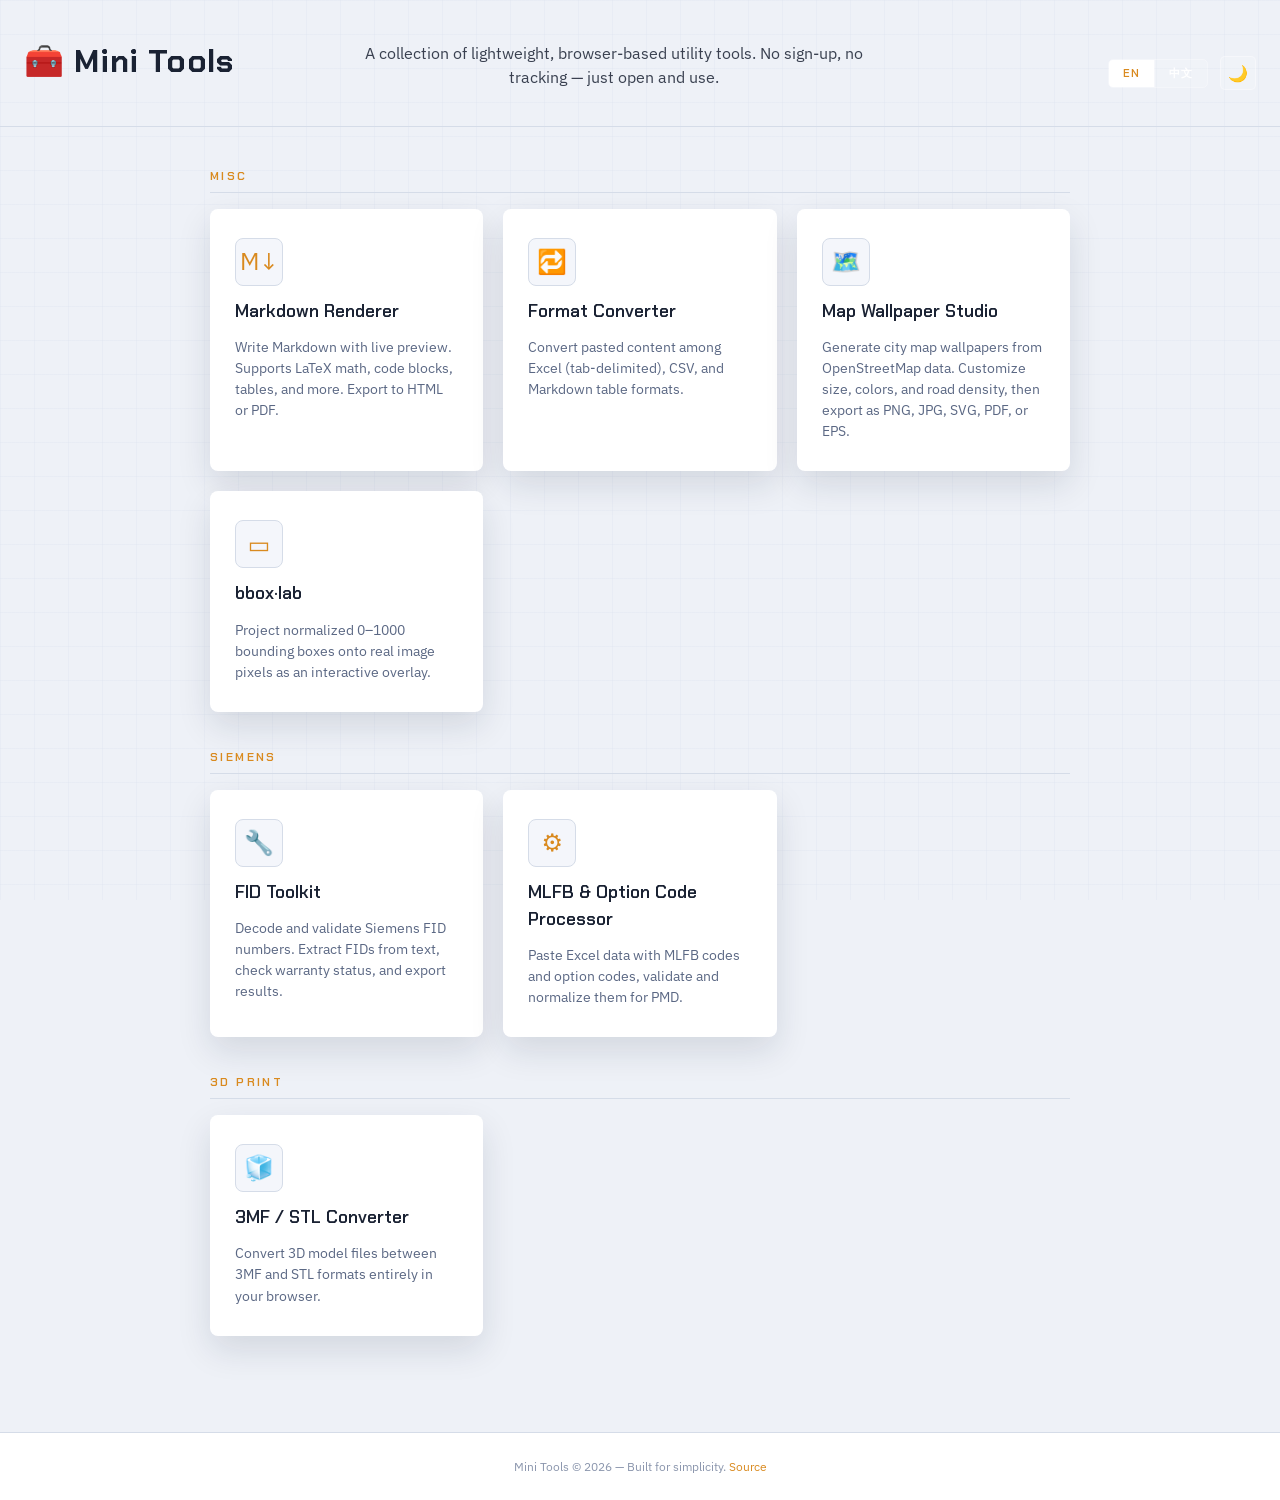
==== index.html @ d239bf3a "Add bbox-tool and unify design system across tools - Add bbox-tool.html (0-1000 coordinate inspector" ====
<!DOCTYPE html>
<html lang="en">
<head>
  <meta charset="UTF-8" />
  <meta name="viewport" content="width=device-width, initial-scale=1.0"/>
  <title>Mini Tools</title>
  <meta name="description" content="A collection of lightweight, browser-based utility tools." />
  <link rel="stylesheet" href="shared/theme.css" />
  <link rel="stylesheet" href="shared/header.css" />
  <style>
    :root {
      --card-border:   transparent;
      --card-hover:   #d98a1f;
      --footer-bg:    #ffffff;
      --footer-border: #d5dce8;
    }

    [data-theme="dark"] {
      --card-border:   #263353;
      --card-hover:   #ffb454;
      --footer-bg:    #121a2c;
      --footer-border: #263353;
    }

    body {
      display: flex;
      flex-direction: column;
    }

    /* ── Index-specific header (centered, larger) ── */
    header {
      padding: 40px 24px 36px;
      text-align: center;
      box-shadow: none;
      border-bottom: 1px solid var(--border);
    }

    .header-actions {
      justify-content: center;
      margin-top: 16px;
      flex-wrap: wrap;
    }

    .switcher-btn { padding: 8px 14px; font-size: 0.85rem; }
    .dark-toggle  { width: 36px; height: 34px; font-size: 1rem; }

    header h1 {
      font-size: 2rem;
      font-weight: 700;
      letter-spacing: 0.02em;
      margin-bottom: 8px;
    }

    header p {
      font-size: 1rem;
      opacity: 0.85;
      max-width: 500px;
      margin: 0 auto;
      line-height: 1.5;
    }

    /* ── Header ──────────────────────────────────────────────── */
    header {
      background: transparent;
      color: var(--text-primary);
      padding: 40px 24px 36px;
      text-align: center;
      box-shadow: none;
    }

    .header-actions {
      display: flex;
      justify-content: center;
      align-items: center;
      gap: 12px;
      margin-top: 16px;
      flex-wrap: wrap;
    }

    .switcher {
      display: flex;
      border-radius: 5px;
      overflow: hidden;
      border: 1px solid var(--switcher-bdr);
    }

    .switcher-btn {
      padding: 8px 14px;
      border: none;
      background: var(--switcher-bg);
      color: var(--switcher-text);
      font-family: "Chakra Petch", sans-serif;
      font-size: 11px;
      font-weight: 600;
      letter-spacing: 0.1em;
      text-transform: uppercase;
      cursor: pointer;
      transition: background 0.2s, color 0.2s;
      line-height: 1;
    }

    .switcher-btn + .switcher-btn {
      border-left: 1px solid var(--switcher-bdr);
    }

    .switcher-btn.active {
      background: var(--switcher-act-bg);
      color: var(--switcher-act-txt);
    }

    .switcher-btn:hover:not(.active) {
      background: var(--switcher-hover);
    }

    .dark-toggle {
      width: 36px;
      height: 34px;
      border-radius: 5px;
      border: 1px solid var(--switcher-bdr);
      background: var(--switcher-bg);
      color: var(--switcher-text);
      font-size: 1rem;
      cursor: pointer;
      display: flex;
      align-items: center;
      justify-content: center;
      transition: background 0.2s;
    }

    .dark-toggle:hover { background: var(--switcher-hover); }

    header h1 {
      font-family: "Chakra Petch", sans-serif;
      font-size: 2rem;
      font-weight: 700;
      letter-spacing: 0.02em;
      margin-bottom: 8px;
    }

    header p {
      font-family: "IBM Plex Sans", sans-serif;
      font-size: 1rem;
      opacity: 0.85;
      max-width: 500px;
      margin: 0 auto;
      line-height: 1.5;
    }

    /* ── Tool Grid ───────────────────────────────────────────── */
    .tools-section {
      position: relative;
      z-index: 1;
      flex: 1;
      max-width: 900px;
      width: 100%;
      margin: 0 auto;
      padding: 40px 20px 60px;
    }

    .tools-section h2 {
      font-family: "Chakra Petch", sans-serif;
      font-size: 12px;
      text-transform: uppercase;
      letter-spacing: 0.2em;
      color: var(--text-faint);
      margin-bottom: 24px;
      font-weight: 600;
    }

    .tool-grid {
      display: grid;
      grid-template-columns: repeat(auto-fill, minmax(250px, 1fr));
      gap: 20px;
    }

    .tool-group { margin-bottom: 36px; }

    .group-heading {
      font-family: "Chakra Petch", sans-serif;
      font-size: 12px;
      text-transform: uppercase;
      letter-spacing: 0.2em;
      color: var(--accent);
      margin-bottom: 16px;
      font-weight: 600;
      padding-bottom: 6px;
      border-bottom: 1px solid var(--border);
    }

    .tool-card {
      background: var(--surface);
      border: 1px solid var(--card-border);
      border-radius: 8px;
      padding: 28px 24px;
      text-decoration: none;
      color: inherit;
      box-shadow: 0 14px 34px var(--shadow);
      transition: all 0.25s ease;
      display: flex;
      flex-direction: column;
      gap: 12px;
    }

    .tool-card:hover {
      transform: translateY(-4px);
      box-shadow: 0 8px 24px var(--shadow);
      border-color: var(--card-hover);
    }

    .tool-icon {
      width: 48px;
      height: 48px;
      border-radius: 8px;
      display: flex;
      align-items: center;
      justify-content: center;
      font-size: 1.5rem;
      flex-shrink: 0;
      background: var(--surface-alt);
      border: 1px solid var(--border);
    }

    .tool-card h3 {
      font-family: "Chakra Petch", sans-serif;
      font-size: 1.1rem;
      font-weight: 600;
      color: var(--text-primary);
    }

    .tool-card p {
      font-size: 0.88rem;
      color: var(--text-muted);
      line-height: 1.5;
    }

    .tool-card.markdown .tool-icon { background: var(--surface-alt); color: var(--accent); }

    /* ── Footer ──────────────────────────────────────────────── */
    footer {
      text-align: center;
      padding: 24px 16px;
      font-size: 0.78rem;
      color: var(--text-faint);
      border-top: 1px solid var(--footer-border);
      background: var(--footer-bg);
      transition: background 0.3s, color 0.3s;
    }

    footer a { color: var(--accent); text-decoration: none; }
    footer a:hover { text-decoration: underline; }

    /* ── Mobile ──────────────────────────────────────────────── */
    @media (max-width: 600px) {
      header { padding: 28px 16px 24px; }
      header h1 { font-size: 1.5rem; }
      header p { font-size: 0.9rem; }
      .tools-section { padding: 28px 14px 40px; }
      .tool-grid { grid-template-columns: 1fr; gap: 14px; }
      .tool-card { padding: 20px 18px; }
    }
  </style>
</head>
<body>

<header>
  <h1 id="page-title">🧰 Mini Tools</h1>
  <p id="page-intro">A collection of lightweight, browser-based utility tools. No sign-up, no tracking — just open and use.</p>
  <div class="header-actions">
    <div class="switcher">
      <button class="switcher-btn" id="btn-en" onclick="setLang('en')">EN</button>
      <button class="switcher-btn" id="btn-zh" onclick="setLang('zh')">中文</button>
    </div>
    <button class="dark-toggle" id="darkToggle" onclick="toggleDark()" title="Toggle dark mode">🌙</button>
  </div>
</header>

<main class="tools-section">

  <div class="tool-group">
    <h3 class="group-heading" id="group-misc">Misc</h3>
    <div class="tool-grid" id="grid-misc"></div>
  </div>

  <div class="tool-group">
    <h3 class="group-heading" id="group-siemens">Siemens</h3>
    <div class="tool-grid" id="grid-siemens"></div>
  </div>

  <div class="tool-group">
    <h3 class="group-heading" id="group-3d">3D PRINT</h3>
    <div class="tool-grid" id="grid-3d"></div>
  </div>
</main>

<footer>
  <p><span id="footer-text">Mini Tools &copy; 2026 &mdash; Built for simplicity.</span> <a id="footer-source" href="https://github.com">Source</a></p>
</footer>

<script src="shared/header.js"></script>
<script>
  // ══════════════════════════════════════════════════
  // i18n (dark mode handled by shared/header.js)
  // ══════════════════════════════════════════════════
  const TRANSLATIONS = {
    en: {
      metaDescription: 'A collection of lightweight, browser-based utility tools.',
      pageTitle: '🧰 Mini Tools',
      pageIntro: 'A collection of lightweight, browser-based utility tools. No sign-up, no tracking — just open and use.',
      groupSiemens: 'Siemens',
      group3d: '3D PRINT',
      groupMisc: 'Misc',
      markdownTitle: 'Markdown Renderer',
      markdownDesc: 'Write Markdown with live preview. Supports LaTeX math, code blocks, tables, and more. Export to HTML or PDF.',
      warrantyTitle: 'FID Toolkit',
      warrantyDesc: 'Decode and validate Siemens FID numbers. Extract FIDs from text, check warranty status, and export results.',
      formatTitle: 'Format Converter',
      formatDesc: 'Convert pasted content among Excel (tab-delimited), CSV, and Markdown table formats.',
      mapTitle: 'Map Wallpaper Studio',
      mapDesc: 'Generate city map wallpapers from OpenStreetMap data. Customize size, colors, and road density, then export as PNG, JPG, SVG, PDF, or EPS.',
      converter3dTitle: '3MF / STL Converter',
      converter3dDesc: 'Convert 3D model files between 3MF and STL formats entirely in your browser.',
      mlfbTitle: 'MLFB & Option Code Processor',
      mlfbDesc: 'Paste Excel data with MLFB codes and option codes, validate and normalize them for PMD.',
      bboxTitle: 'bbox·lab',
      bboxDesc: 'Project normalized 0–1000 bounding boxes onto real image pixels as an interactive overlay.',
      footerText: 'Mini Tools © 2026 — Built for simplicity.',
      footerSource: 'Source',
    },
    zh: {
      metaDescription: '一组轻量级、基于浏览器的实用工具集合。',
      pageTitle: '🧰 迷你工具箱',
      pageIntro: '一组轻量级、基于浏览器的实用工具集合。无需注册、无需跟踪 —— 直接打开即可使用。',
      groupSiemens: '西门子',
      group3d: '3D 打印',
      groupMisc: '其他',
      markdownTitle: 'Markdown 渲染器',
      markdownDesc: '使用实时预览编写 Markdown。支持 LaTeX 数学公式、代码块、表格等内容。可导出为 HTML 或 PDF。',
      warrantyTitle: 'FID 工具包',
      warrantyDesc: '解码并验证 Siemens FID 编号。从文本中提取 FID，检查保修状态，并导出结果。',
      formatTitle: '格式转换器',
      formatDesc: '在 Excel（制表符分隔）、CSV 和 Markdown 表格格式之间转换粘贴的内容。',
      mapTitle: '地图壁纸工作室',
      mapDesc: '从 OpenStreetMap 数据生成城市地图壁纸。自定义尺寸、颜色和道路密度，导出为 PNG、JPG、SVG、PDF 或 EPS。',
      converter3dTitle: '3MF / STL 转换器',
      converter3dDesc: '在浏览器中完全转换 3MF 和 STL 格式的 3D 模型文件。',
      mlfbTitle: 'MLFB 与选型代码处理器',
      mlfbDesc: '粘贴包含 MLFB 编码和选型代码的 Excel 数据，验证并规范化为 PMD 格式。',
      bboxTitle: 'bbox·lab',
      bboxDesc: '将归一化的 0–1000 边界框投影到真实图像像素上，作为交互式叠加层。',
      footerText: 'Mini Tools © 2026 — 以简洁为核心。',
      footerSource: '源码',
    }
  };

  function pageApplyTranslations() {
    document.title = currentLang === 'zh' ? '迷你工具箱' : 'Mini Tools';

    const metaDescription = document.querySelector('meta[name="description"]');
    if (metaDescription) {
      metaDescription.setAttribute('content', t('metaDescription'));
    }

    const setText = (id, key) => {
      const el = document.getElementById(id);
      if (el) el.textContent = t(key);
    };

    setText('page-title', 'pageTitle');
    setText('page-intro', 'pageIntro');
    setText('group-siemens', 'groupSiemens');
    setText('group-3d', 'group3d');
    setText('group-misc', 'groupMisc');
    setText('markdown-title', 'markdownTitle');
    setText('markdown-desc', 'markdownDesc');
    setText('warranty-title', 'warrantyTitle');
    setText('warranty-desc', 'warrantyDesc');
    setText('format-title', 'formatTitle');
    setText('format-desc', 'formatDesc');
    setText('map-title', 'mapTitle');
    setText('map-desc', 'mapDesc');
    setText('converter3d-title', 'converter3dTitle');
    setText('converter3d-desc', 'converter3dDesc');
    setText('mlfb-title', 'mlfbTitle');
    setText('mlfb-desc', 'mlfbDesc');
    setText('bbox-title', 'bboxTitle');
    setText('bbox-desc', 'bboxDesc');
    setText('footer-text', 'footerText');
    setText('footer-source', 'footerSource');
  }

  // ══════════════════════════════════════════════════
  // TOOL CARDS — Rendering
  // ══════════════════════════════════════════════════
  const TOOL_CARDS = [
    { href: 'warranty-tool.html',     icon: '🔧',   id: 'warranty', group: 'siemens', titleKey: 'warrantyTitle', descKey: 'warrantyDesc' },
    { href: 'mlfb-option-code-processor.html', icon: '⚙️', id: 'mlfb', group: 'siemens', titleKey: 'mlfbTitle', descKey: 'mlfbDesc' },
    { href: 'markdown-renderer.html', icon: 'M↓',   id: 'markdown', group: 'misc', titleKey: 'markdownTitle', descKey: 'markdownDesc' },
    { href: 'format-converter.html',  icon: '🔁',   id: 'format',   group: 'misc', titleKey: 'formatTitle',   descKey: 'formatDesc', },
    { href: 'city-map-wallpaper.html', icon: '🗺️',   id: 'map',      group: 'misc', titleKey: 'mapTitle',      descKey: 'mapDesc' },
    { href: '3mf-stl-converter.html', icon: '🧊',   id: 'converter3d', group: '3d', titleKey: 'converter3dTitle', descKey: 'converter3dDesc' },
    { href: 'bbox-tool.html',         icon: '▭',   id: 'bbox',       group: 'misc', titleKey: 'bboxTitle',      descKey: 'bboxDesc' },
  ];

  function renderCards() {
    const gridSiemens = document.getElementById('grid-siemens');
    const grid3d      = document.getElementById('grid-3d');
    const gridMisc    = document.getElementById('grid-misc');
    gridSiemens.innerHTML = '';
    grid3d.innerHTML = '';
    gridMisc.innerHTML = '';

    TOOL_CARDS.forEach(card => {
      const a = document.createElement('a');
      a.href = card.href;
      a.className = 'tool-card markdown';
      a.innerHTML = `
        <div class="tool-icon">${card.icon}</div>
        <h3 id="${card.id}-title">${t(card.titleKey)}</h3>
        <p id="${card.id}-desc">${t(card.descKey)}</p>
      `;

      const targetGrid = card.group === 'siemens' ? gridSiemens
                      : card.group === '3d' ? grid3d
                      : gridMisc;
      targetGrid.appendChild(a);
    });

    // Re-apply translations for the new elements
    applyTranslations();
  }

  document.addEventListener('DOMContentLoaded', () => {
    renderCards();
  });
</script>

</body>
</html>
---- shared/theme.css ----
/* ══════════════════════════════════════════════════
   MiniTools — Shared Theme
   Centralized light/dark CSS custom properties used
   by all tools. Edit here to change the global theme.

   Design language: bbox·lab (dark navy + amber/cyan)
   Fonts: Chakra Petch (headings), IBM Plex Mono (data),
          IBM Plex Sans (body) — loaded via header.js.
   ══════════════════════════════════════════════════ */

/* ── Light (default) ─────────────────────────────── */
:root {
  --bg:            #eef1f7;
  --surface:       #ffffff;
  --surface-alt:   #f4f6fb;
  --border:        #d5dce8;
  --text-primary:  #1a2233;
  --text-muted:    #5b6884;
  --text-faint:    #8b96ad;
  --accent:        #d98a1f;
  --accent-dark:   #b06f12;
  --accent-light:  #fbe9d0;
  --shadow:        rgba(20,30,60,0.12);

  /* rich gradients */
  --grad-accent:   linear-gradient(135deg, #ffb454 0%, #e08a2e 50%, #d98a1f 100%);
  --grad-surface:  linear-gradient(160deg, #ffffff 0%, #eef1f7 100%);
  --grad-icon:     linear-gradient(135deg, #fbe9d0 0%, #f6e3c8 100%);

  /* lang/dark switcher */
  --switcher-bg:      rgba(255,255,255,0.16);
  --switcher-text:    #ffffff;
  --switcher-bdr:     rgba(255,255,255,0.35);
  --switcher-hover:   rgba(255,255,255,0.24);
  --switcher-act-bg:  #ffffff;
  --switcher-act-txt: #d98a1f;
}

/* ── Dark mode overrides (bbox·lab palette) ──────── */
[data-theme="dark"] {
  --bg:            #0c111d;
  --surface:       #121a2c;
  --surface-alt:   #0b101d;
  --border:        #263353;
  --text-primary:  #e8ecf6;
  --text-muted:    #8b96ad;
  --text-faint:    #5b6884;
  --accent:        #ffb454;
  --accent-dark:   #e09a3f;
  --accent-light:  #263353;
  --shadow:        rgba(2,6,16,0.45);

  /* rich gradients */
  --grad-accent:   linear-gradient(135deg, #ffb454 0%, #ff9d3f 50%, #ff7ab8 100%);
  --grad-surface:  linear-gradient(160deg, #121a2c 0%, #0c111d 100%);
  --grad-icon:     linear-gradient(135deg, #263353 0%, #1c2740 100%);

  --switcher-bg:      rgba(255,255,255,0.10);
  --switcher-text:    #e8ecf6;
  --switcher-bdr:     rgba(255,255,255,0.25);
  --switcher-hover:   rgba(255,255,255,0.18);
  --switcher-act-bg:  #ffb454;
  --switcher-act-txt: #0c111d;
}

/* ── Base ───────────────────────────────────────── */
* { box-sizing: border-box; margin: 0; padding: 0; }

body {
  font-family: "IBM Plex Sans", system-ui, sans-serif;
  font-size: 14.5px;
  line-height: 1.55;
  background: var(--bg);
  color: var(--text-primary);
  min-height: 100vh;
  transition: background 0.3s, color 0.3s;
}

/* measurement grid + radial glow + slow light sweep */
body::before {
  content: ""; position: fixed; inset: 0; pointer-events: none; z-index: 0;
  background:
    linear-gradient(rgba(140,160,210,.05) 1px, transparent 1px),
    linear-gradient(90deg, rgba(140,160,210,.05) 1px, transparent 1px);
  background-size: 34px 34px;
}
body::after {
  content: ""; position: fixed; inset: 0; pointer-events: none; z-index: 0;
  background: linear-gradient(105deg, transparent 44%, rgba(130,170,255,.045) 50%, transparent 56%) 0 0/300% 100% no-repeat;
  animation: drift 16s linear infinite;
}
@keyframes drift { from { background-position: 130% 0; } to { background-position: -70% 0; } }

::selection { background: var(--accent); color: #181004; }

@media (prefers-reduced-motion: reduce) {
  *, *::before, *::after { animation: none !important; transition: none !important; }
}
---- shared/header.css ----
/* ══════════════════════════════════════════════════
   MiniTools — Shared Header
   Unified header + language/dark switcher styles used
   by all tool pages. Edit here to change the header.

   Design language: bbox·lab masthead (dark navy,
   Chakra Petch, amber accents, ruler underline).
   ══════════════════════════════════════════════════ */

header {
  position: relative;
  z-index: 1;
  background: transparent;
  color: var(--text-primary);
  padding: 18px 24px 15px;
  display: flex;
  align-items: center;
  gap: 16px;
  max-width: 1440px;
  margin: 0 auto;
  width: 100%;
}

header a {
  color: inherit;
  text-decoration: none;
  display: flex;
  align-items: center;
  gap: 14px;
}

header h1 {
  font-family: "Chakra Petch", sans-serif;
  font-size: 25px;
  font-weight: 700;
  line-height: 1;
  letter-spacing: 0.02em;
  margin: 0;
}

header h1 span {
  font-family: "IBM Plex Mono", monospace;
  font-size: 11.5px;
  font-weight: 400;
  color: var(--text-faint);
  margin-left: 4px;
  letter-spacing: 0;
}

.header-actions {
  margin-left: auto;
  display: flex;
  gap: 9px;
  align-items: center;
}

.switcher {
  display: flex;
  border-radius: 5px;
  overflow: hidden;
  border: 1px solid var(--switcher-bdr);
}

.switcher-btn {
  padding: 8px 14px;
  border: none;
  background: var(--switcher-bg);
  color: var(--switcher-text);
  font-family: "Chakra Petch", sans-serif;
  font-size: 11px;
  font-weight: 600;
  letter-spacing: 0.1em;
  text-transform: uppercase;
  cursor: pointer;
  transition: background 0.2s, color 0.2s;
  line-height: 1;
}

.switcher-btn + .switcher-btn { border-left: 1px solid var(--switcher-bdr); }
.switcher-btn.active { background: var(--switcher-act-bg); color: var(--switcher-act-txt); }
.switcher-btn:hover:not(.active) { background: var(--switcher-hover); }

.dark-toggle {
  width: 34px;
  height: 32px;
  border-radius: 5px;
  border: 1px solid var(--switcher-bdr);
  background: var(--switcher-bg);
  color: var(--switcher-text);
  font-size: 0.9rem;
  cursor: pointer;
  display: flex;
  align-items: center;
  justify-content: center;
  transition: background 0.2s;
}

.dark-toggle:hover { background: var(--switcher-hover); }

/* ── Responsive ─────────────────────────────────── */
@media (max-width: 480px) {
  header { padding: 14px 16px 12px; }
  header h1 { font-size: 20px; }
  .switcher-btn { padding: 7px 9px; font-size: 10px; }
  .dark-toggle  { width: 30px; height: 29px; font-size: 0.85rem; }
}
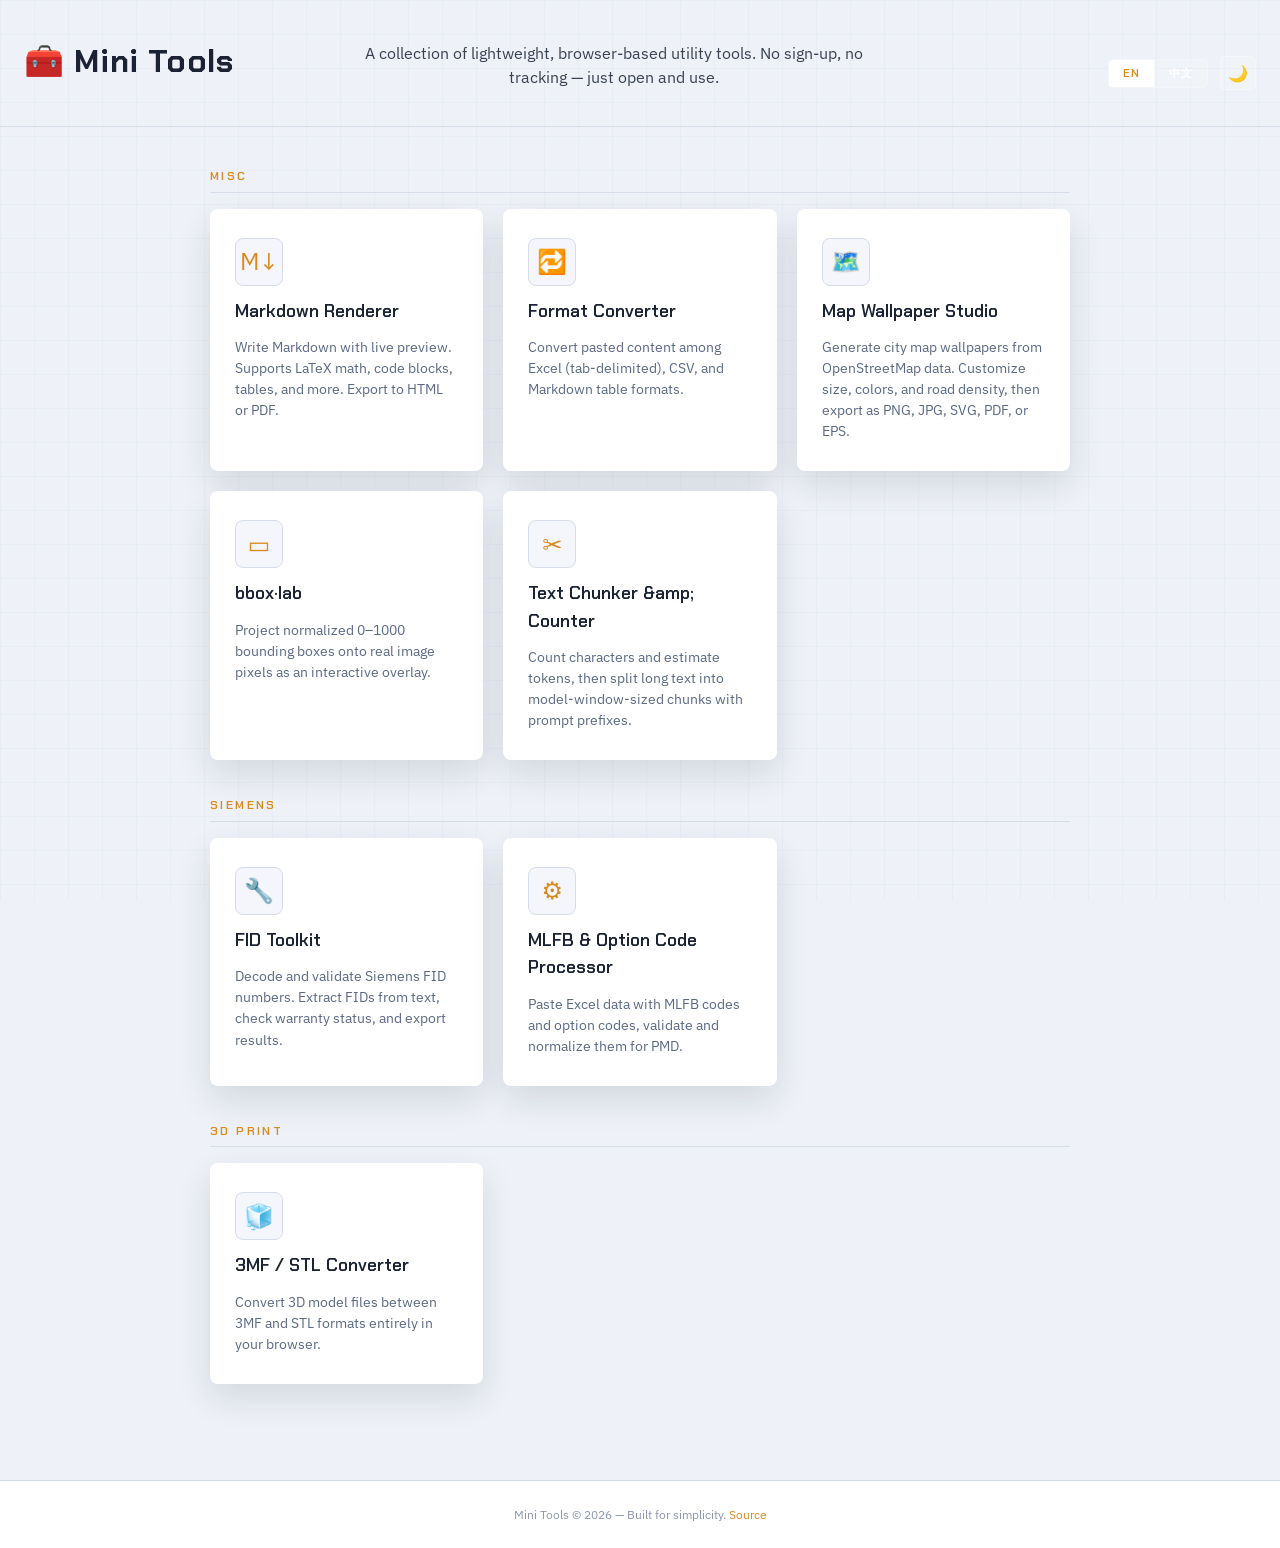
==== commit 25e286a8: "Add Text Chunker & Counter tool - New text-chunker.html: counts chars, estimates tokens, splits long" ====
--- a/index.html
+++ b/index.html
@@ -323,6 +323,8 @@
       mlfbDesc: 'Paste Excel data with MLFB codes and option codes, validate and normalize them for PMD.',
       bboxTitle: 'bbox·lab',
       bboxDesc: 'Project normalized 0–1000 bounding boxes onto real image pixels as an interactive overlay.',
+      chunkerTitle: 'Text Chunker &amp; Counter',
+      chunkerDesc: 'Count characters and estimate tokens, then split long text into model-window-sized chunks with prompt prefixes.',
       footerText: 'Mini Tools © 2026 — Built for simplicity.',
       footerSource: 'Source',
     },
@@ -347,6 +349,8 @@
       mlfbDesc: '粘贴包含 MLFB 编码和选型代码的 Excel 数据，验证并规范化为 PMD 格式。',
       bboxTitle: 'bbox·lab',
       bboxDesc: '将归一化的 0–1000 边界框投影到真实图像像素上，作为交互式叠加层。',
+      chunkerTitle: '长文本分段与 Token 预估器',
+      chunkerDesc: '统计字符数并估算 Token，然后在自然段落边界处将长文本按模型窗口大小切分，并自动添加 Prompt 前缀。',
       footerText: 'Mini Tools © 2026 — 以简洁为核心。',
       footerSource: '源码',
     }
@@ -384,6 +388,8 @@
     setText('mlfb-desc', 'mlfbDesc');
     setText('bbox-title', 'bboxTitle');
     setText('bbox-desc', 'bboxDesc');
+    setText('chunker-title', 'chunkerTitle');
+    setText('chunker-desc', 'chunkerDesc');
     setText('footer-text', 'footerText');
     setText('footer-source', 'footerSource');
   }
@@ -399,6 +405,7 @@
     { href: 'city-map-wallpaper.html', icon: '🗺️',   id: 'map',      group: 'misc', titleKey: 'mapTitle',      descKey: 'mapDesc' },
     { href: '3mf-stl-converter.html', icon: '🧊',   id: 'converter3d', group: '3d', titleKey: 'converter3dTitle', descKey: 'converter3dDesc' },
     { href: 'bbox-tool.html',         icon: '▭',   id: 'bbox',       group: 'misc', titleKey: 'bboxTitle',      descKey: 'bboxDesc' },
+    { href: 'text-chunker.html',      icon: '✂️',   id: 'chunker',    group: 'misc', titleKey: 'chunkerTitle',   descKey: 'chunkerDesc' },
   ];
 
   function renderCards() {
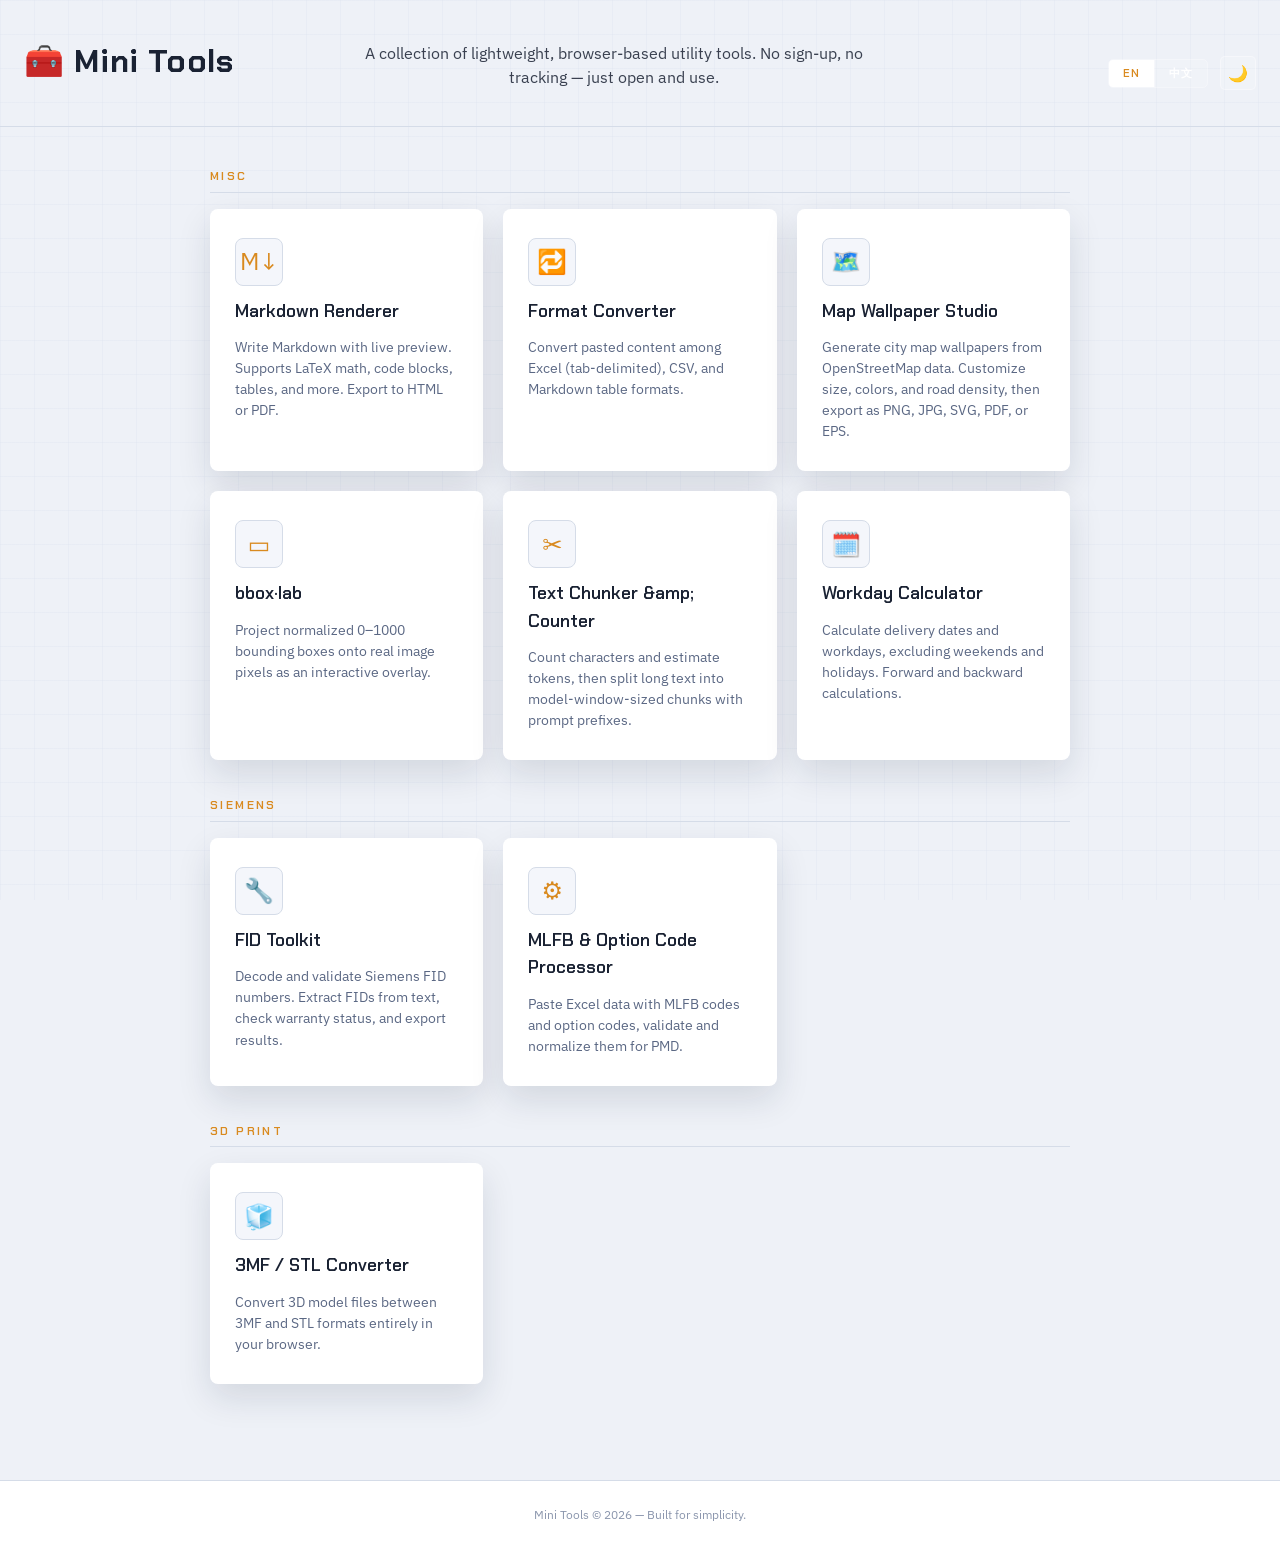
==== commit 37522966: "feat: add Workday Calculator for calculating delivery dates and workdays, including holiday support" ====
--- a/index.html
+++ b/index.html
@@ -293,7 +293,7 @@
 </main>
 
 <footer>
-  <p><span id="footer-text">Mini Tools &copy; 2026 &mdash; Built for simplicity.</span> <a id="footer-source" href="https://github.com">Source</a></p>
+  <p><span id="footer-text">Mini Tools &copy; 2026 &mdash; Built for simplicity.</span></p>
 </footer>
 
 <script src="shared/header.js"></script>
@@ -325,8 +325,9 @@
       bboxDesc: 'Project normalized 0–1000 bounding boxes onto real image pixels as an interactive overlay.',
       chunkerTitle: 'Text Chunker &amp; Counter',
       chunkerDesc: 'Count characters and estimate tokens, then split long text into model-window-sized chunks with prompt prefixes.',
+      workdayTitle: 'Workday Calculator',
+      workdayDesc: 'Calculate delivery dates and workdays, excluding weekends and holidays. Forward and backward calculations.',
       footerText: 'Mini Tools © 2026 — Built for simplicity.',
-      footerSource: 'Source',
     },
     zh: {
       metaDescription: '一组轻量级、基于浏览器的实用工具集合。',
@@ -351,8 +352,9 @@
       bboxDesc: '将归一化的 0–1000 边界框投影到真实图像像素上，作为交互式叠加层。',
       chunkerTitle: '长文本分段与 Token 预估器',
       chunkerDesc: '统计字符数并估算 Token，然后在自然段落边界处将长文本按模型窗口大小切分，并自动添加 Prompt 前缀。',
+      workdayTitle: '工作日 / 交货期计算器',
+      workdayDesc: '计算交货日期和工作日，排除周末和节假日。支持正向与反向推算。',
       footerText: 'Mini Tools © 2026 — 以简洁为核心。',
-      footerSource: '源码',
     }
   };
 
@@ -390,8 +392,9 @@
     setText('bbox-desc', 'bboxDesc');
     setText('chunker-title', 'chunkerTitle');
     setText('chunker-desc', 'chunkerDesc');
+    setText('workday-title', 'workdayTitle');
+    setText('workday-desc', 'workdayDesc');
     setText('footer-text', 'footerText');
-    setText('footer-source', 'footerSource');
   }
 
   // ══════════════════════════════════════════════════
@@ -406,6 +409,7 @@
     { href: '3mf-stl-converter.html', icon: '🧊',   id: 'converter3d', group: '3d', titleKey: 'converter3dTitle', descKey: 'converter3dDesc' },
     { href: 'bbox-tool.html',         icon: '▭',   id: 'bbox',       group: 'misc', titleKey: 'bboxTitle',      descKey: 'bboxDesc' },
     { href: 'text-chunker.html',      icon: '✂️',   id: 'chunker',    group: 'misc', titleKey: 'chunkerTitle',   descKey: 'chunkerDesc' },
+    { href: 'workday-calculator.html', icon: '🗓️',   id: 'workday',    group: 'misc', titleKey: 'workdayTitle',   descKey: 'workdayDesc' },
   ];
 
   function renderCards() {
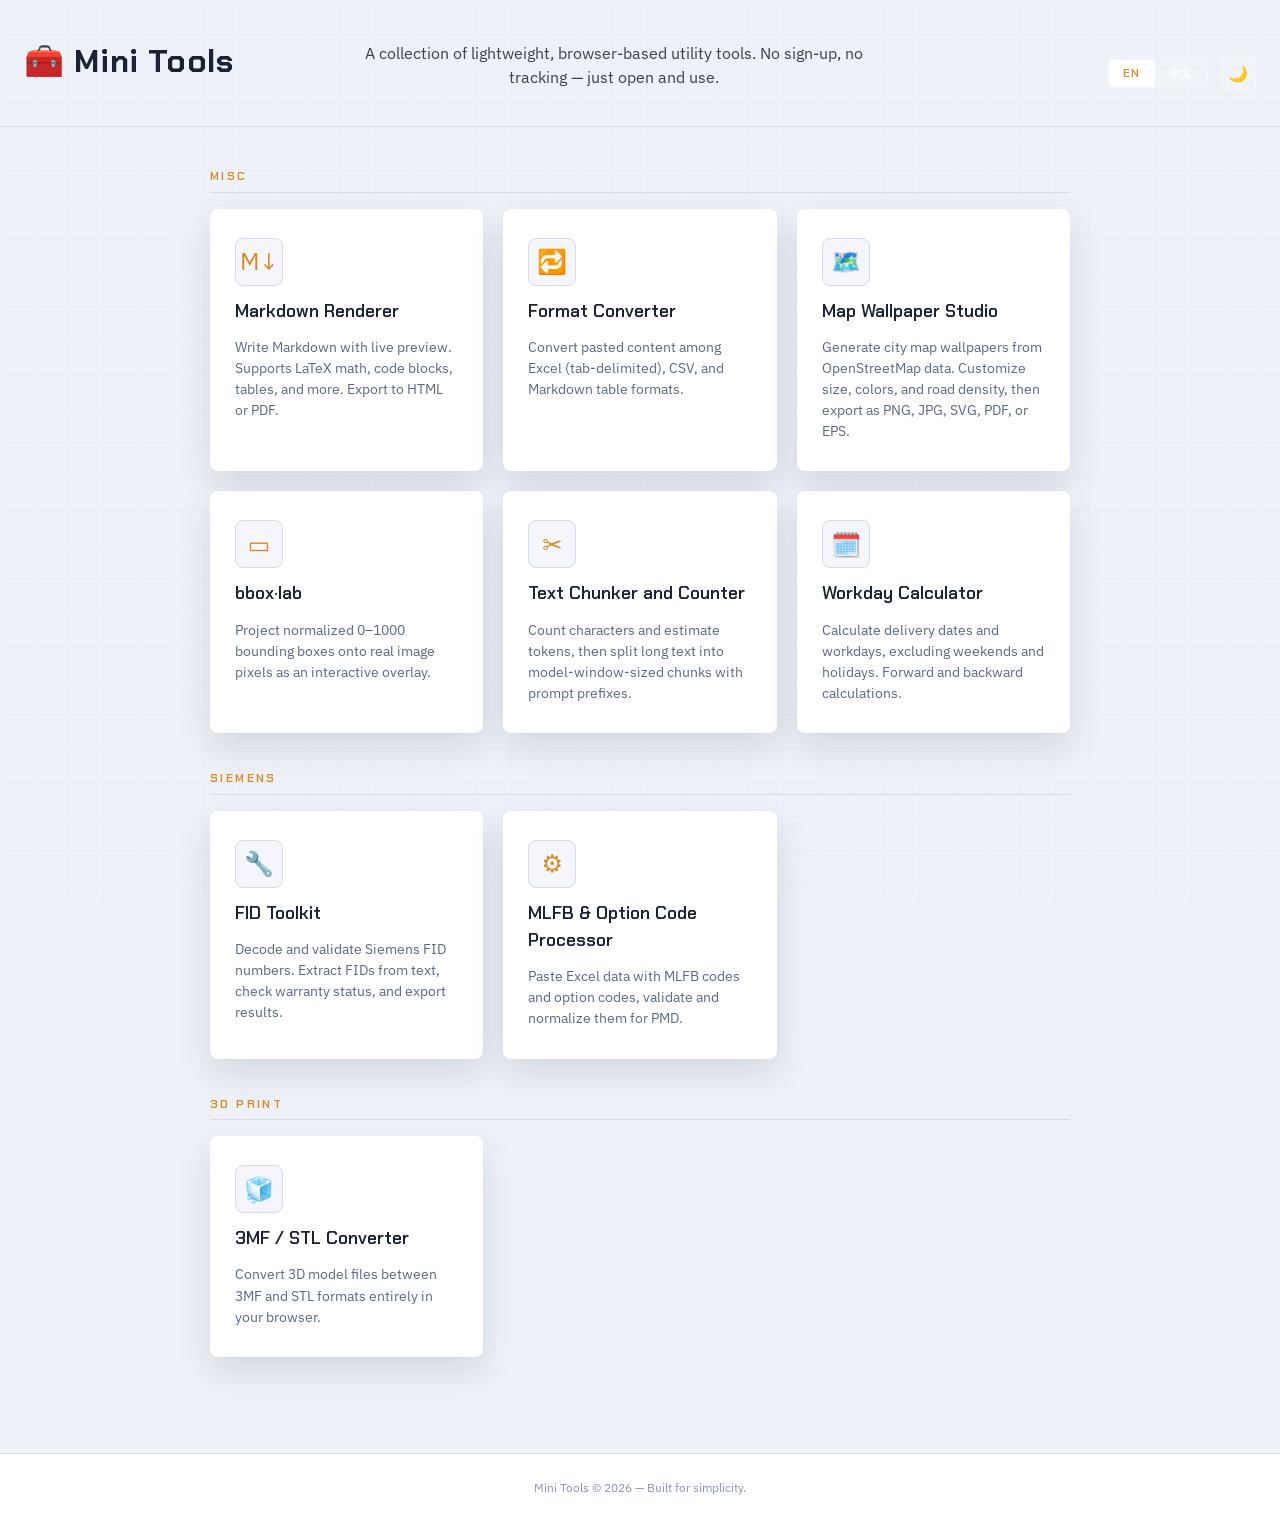
==== commit b5ae9e0d: "fix: update title in Text Chunker and Counter to improve consistency style: enhance print styles for" ====
--- a/index.html
+++ b/index.html
@@ -323,7 +323,7 @@
       mlfbDesc: 'Paste Excel data with MLFB codes and option codes, validate and normalize them for PMD.',
       bboxTitle: 'bbox·lab',
       bboxDesc: 'Project normalized 0–1000 bounding boxes onto real image pixels as an interactive overlay.',
-      chunkerTitle: 'Text Chunker &amp; Counter',
+      chunkerTitle: 'Text Chunker and Counter',
       chunkerDesc: 'Count characters and estimate tokens, then split long text into model-window-sized chunks with prompt prefixes.',
       workdayTitle: 'Workday Calculator',
       workdayDesc: 'Calculate delivery dates and workdays, excluding weekends and holidays. Forward and backward calculations.',
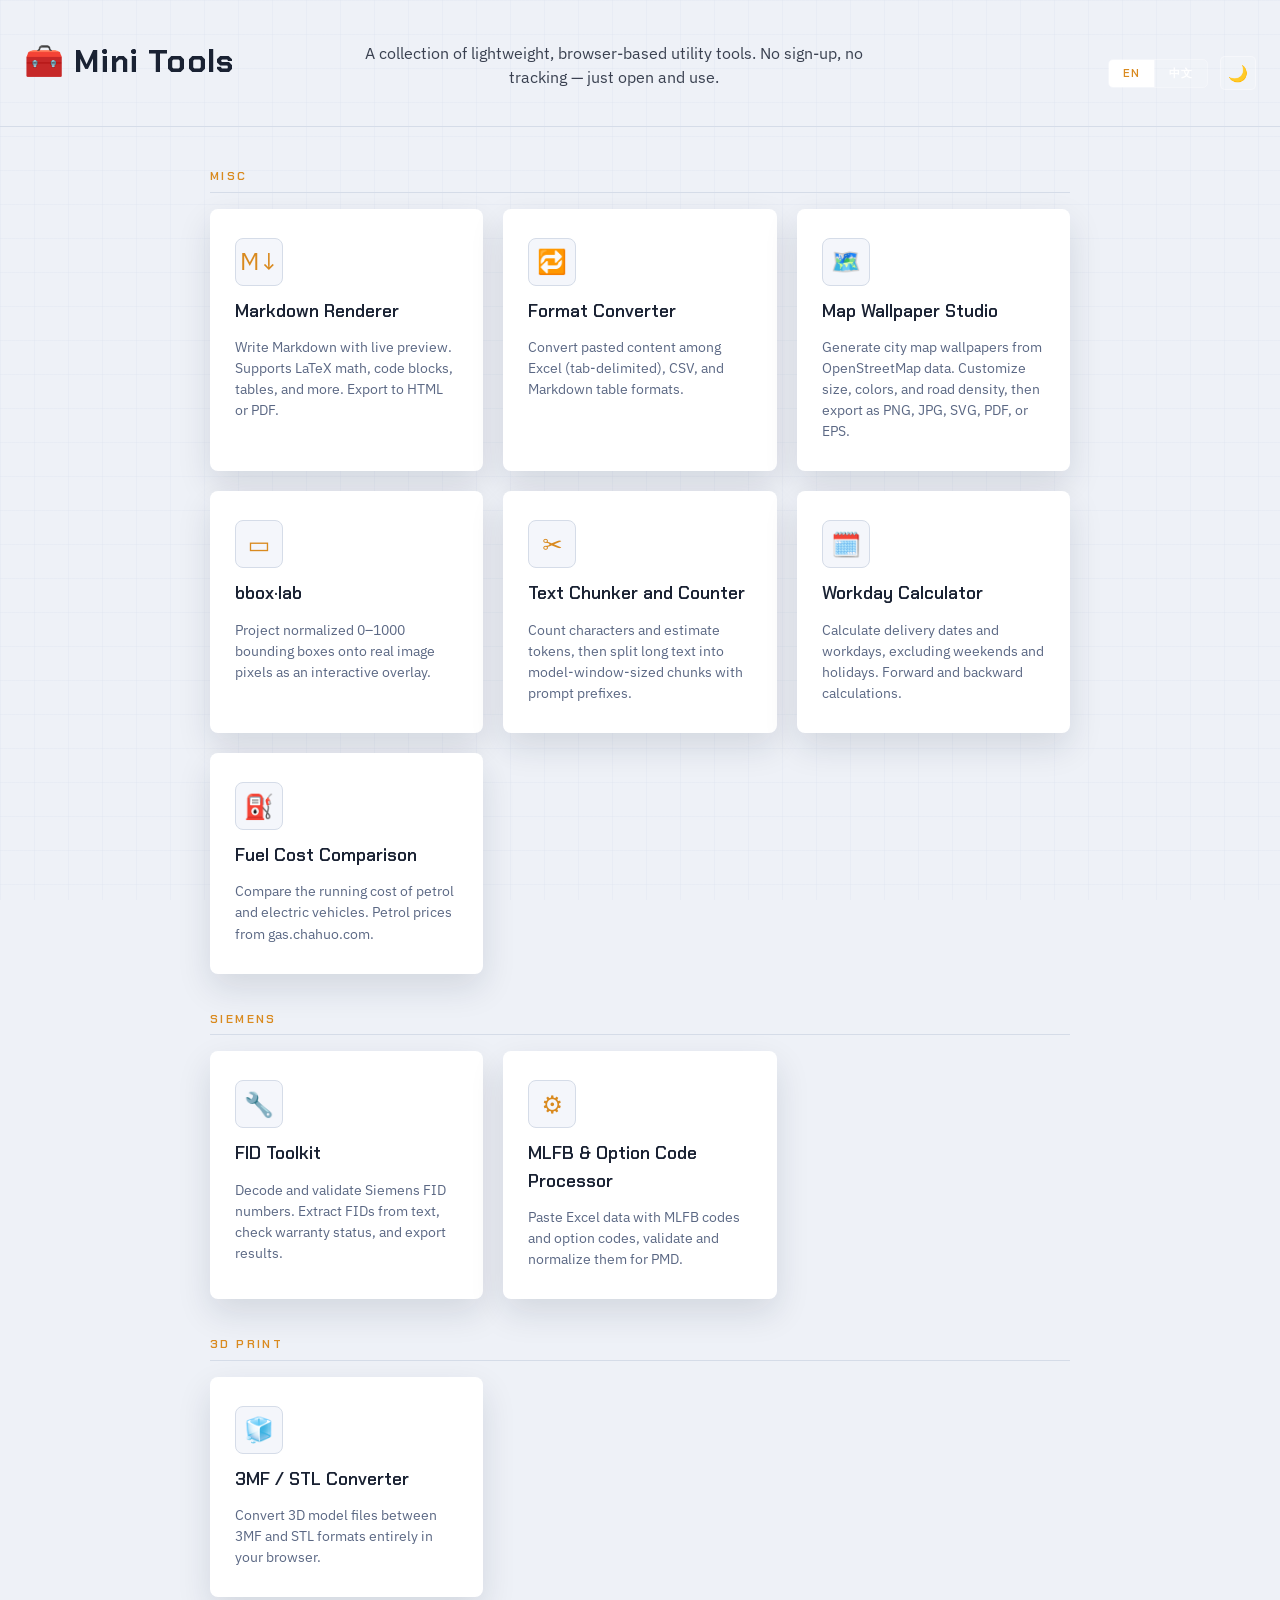
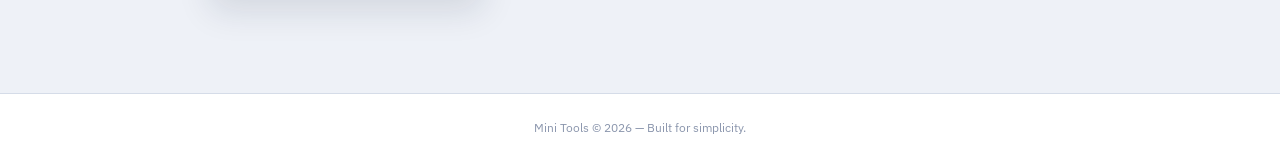
==== commit ef3b08b9: "feat: add fuel cost comparison tool for petrol vs electric vehicles" ====
--- a/index.html
+++ b/index.html
@@ -327,6 +327,8 @@
       chunkerDesc: 'Count characters and estimate tokens, then split long text into model-window-sized chunks with prompt prefixes.',
       workdayTitle: 'Workday Calculator',
       workdayDesc: 'Calculate delivery dates and workdays, excluding weekends and holidays. Forward and backward calculations.',
+      fuelTitle: 'Fuel Cost Comparison',
+      fuelDesc: 'Compare the running cost of petrol and electric vehicles. Petrol prices from gas.chahuo.com.',
       footerText: 'Mini Tools © 2026 — Built for simplicity.',
     },
     zh: {
@@ -354,6 +356,8 @@
       chunkerDesc: '统计字符数并估算 Token，然后在自然段落边界处将长文本按模型窗口大小切分，并自动添加 Prompt 前缀。',
       workdayTitle: '工作日 / 交货期计算器',
       workdayDesc: '计算交货日期和工作日，排除周末和节假日。支持正向与反向推算。',
+      fuelTitle: '燃油 / 电费成本对比',
+      fuelDesc: '对比燃油车与电动车的运行成本。油价来自查获网 gas.chahuo.com。',
       footerText: 'Mini Tools © 2026 — 以简洁为核心。',
     }
   };
@@ -394,6 +398,8 @@
     setText('chunker-desc', 'chunkerDesc');
     setText('workday-title', 'workdayTitle');
     setText('workday-desc', 'workdayDesc');
+    setText('fuel-title', 'fuelTitle');
+    setText('fuel-desc', 'fuelDesc');
     setText('footer-text', 'footerText');
   }
 
@@ -410,6 +416,7 @@
     { href: 'bbox-tool.html',         icon: '▭',   id: 'bbox',       group: 'misc', titleKey: 'bboxTitle',      descKey: 'bboxDesc' },
     { href: 'text-chunker.html',      icon: '✂️',   id: 'chunker',    group: 'misc', titleKey: 'chunkerTitle',   descKey: 'chunkerDesc' },
     { href: 'workday-calculator.html', icon: '🗓️',   id: 'workday',    group: 'misc', titleKey: 'workdayTitle',   descKey: 'workdayDesc' },
+    { href: 'fuel-cost-comparison.html', icon: '⛽',   id: 'fuel',       group: 'misc', titleKey: 'fuelTitle',      descKey: 'fuelDesc' },
   ];
 
   function renderCards() {
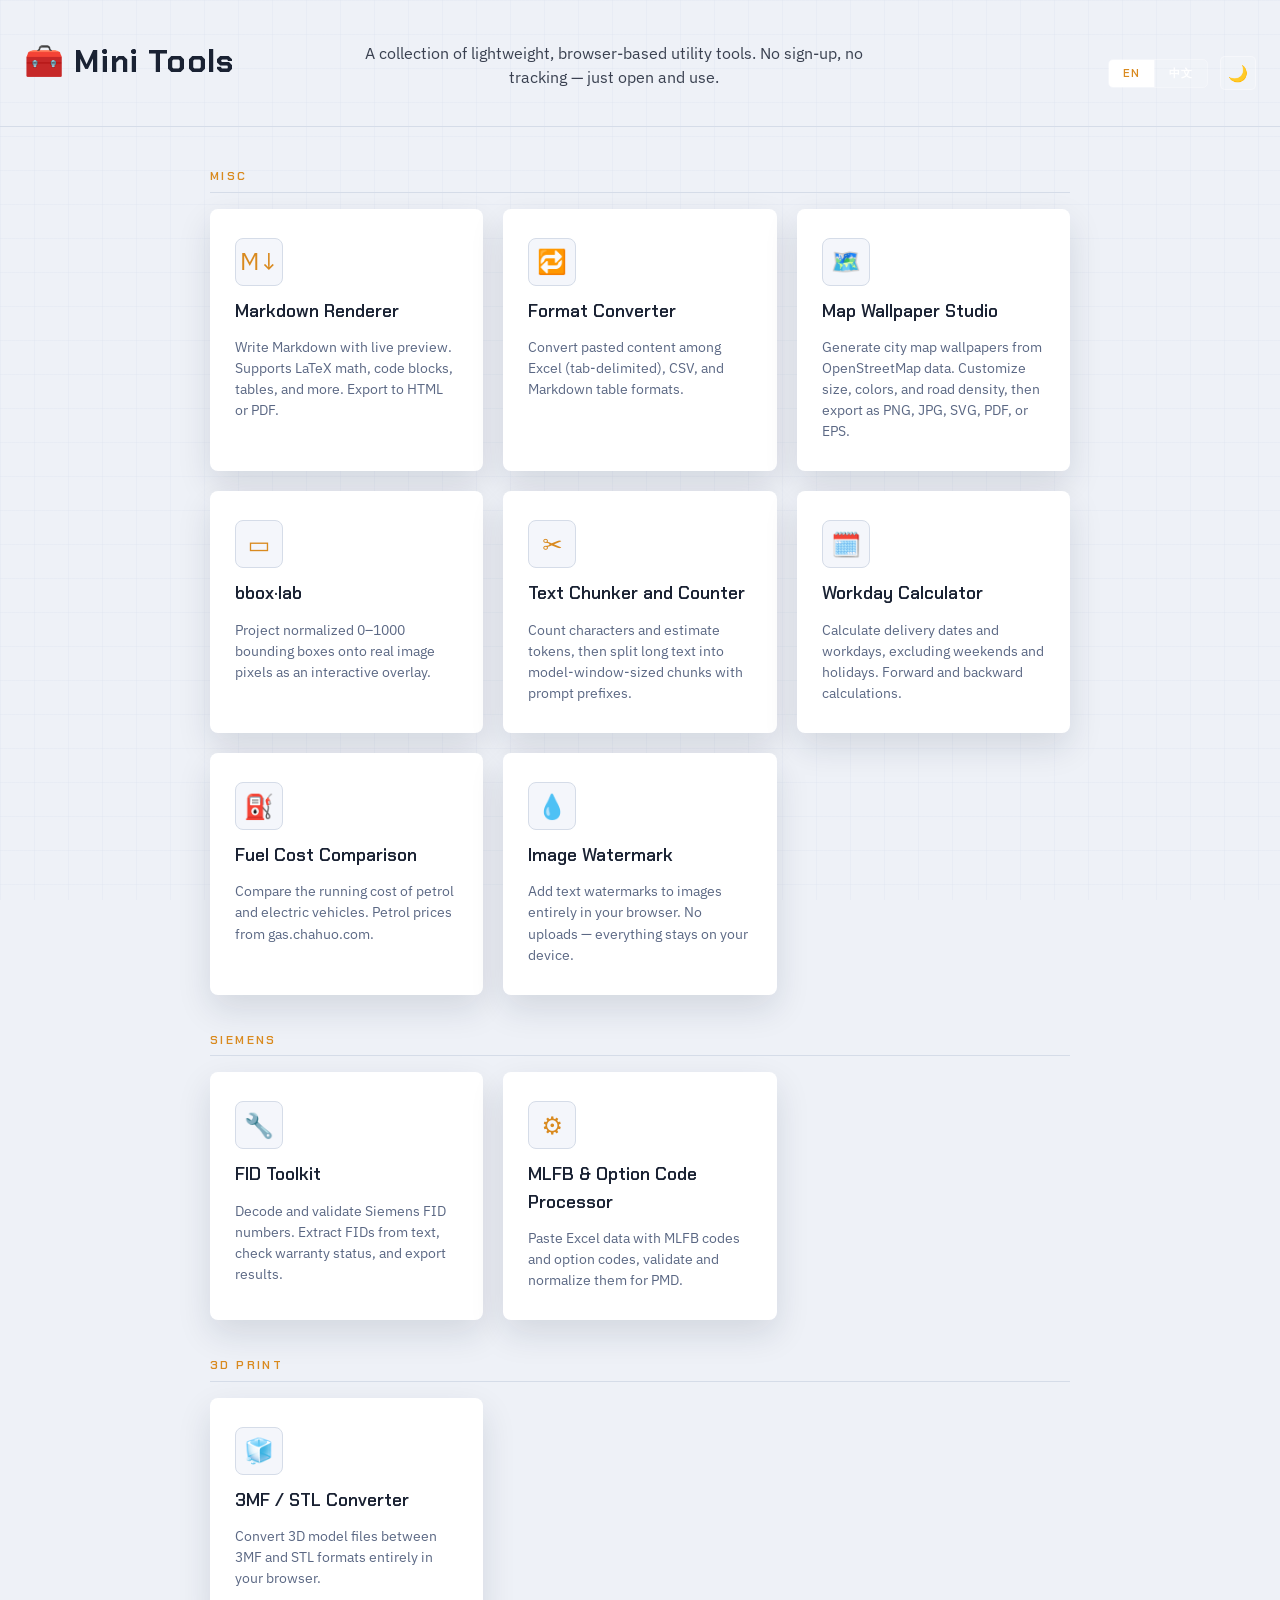
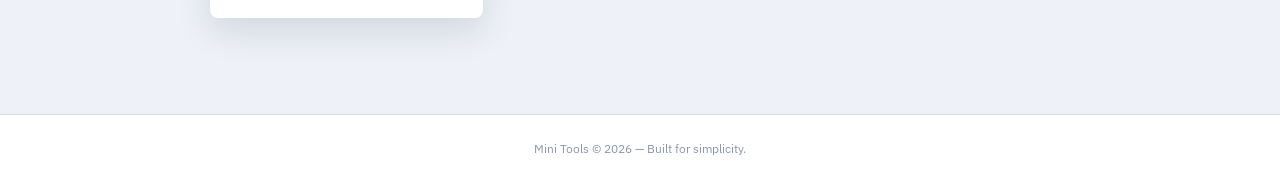
==== commit 9e38edeb: "feat: add image watermark tool for adding text watermarks to images in-browser" ====
--- a/index.html
+++ b/index.html
@@ -329,6 +329,8 @@
       workdayDesc: 'Calculate delivery dates and workdays, excluding weekends and holidays. Forward and backward calculations.',
       fuelTitle: 'Fuel Cost Comparison',
       fuelDesc: 'Compare the running cost of petrol and electric vehicles. Petrol prices from gas.chahuo.com.',
+      watermarkTitle: 'Image Watermark',
+      watermarkDesc: 'Add text watermarks to images entirely in your browser. No uploads — everything stays on your device.',
       footerText: 'Mini Tools © 2026 — Built for simplicity.',
     },
     zh: {
@@ -358,6 +360,8 @@
       workdayDesc: '计算交货日期和工作日，排除周末和节假日。支持正向与反向推算。',
       fuelTitle: '燃油 / 电费成本对比',
       fuelDesc: '对比燃油车与电动车的运行成本。油价来自查获网 gas.chahuo.com。',
+      watermarkTitle: '图片水印',
+      watermarkDesc: '在浏览器中为图片添加文字水印。无需上传 —— 所有处理都在本地完成。',
       footerText: 'Mini Tools © 2026 — 以简洁为核心。',
     }
   };
@@ -400,6 +404,8 @@
     setText('workday-desc', 'workdayDesc');
     setText('fuel-title', 'fuelTitle');
     setText('fuel-desc', 'fuelDesc');
+    setText('watermark-title', 'watermarkTitle');
+    setText('watermark-desc', 'watermarkDesc');
     setText('footer-text', 'footerText');
   }
 
@@ -417,6 +423,7 @@
     { href: 'text-chunker.html',      icon: '✂️',   id: 'chunker',    group: 'misc', titleKey: 'chunkerTitle',   descKey: 'chunkerDesc' },
     { href: 'workday-calculator.html', icon: '🗓️',   id: 'workday',    group: 'misc', titleKey: 'workdayTitle',   descKey: 'workdayDesc' },
     { href: 'fuel-cost-comparison.html', icon: '⛽',   id: 'fuel',       group: 'misc', titleKey: 'fuelTitle',      descKey: 'fuelDesc' },
+    { href: 'image-watermark.html',      icon: '💧',   id: 'watermark',  group: 'misc', titleKey: 'watermarkTitle', descKey: 'watermarkDesc' },
   ];
 
   function renderCards() {
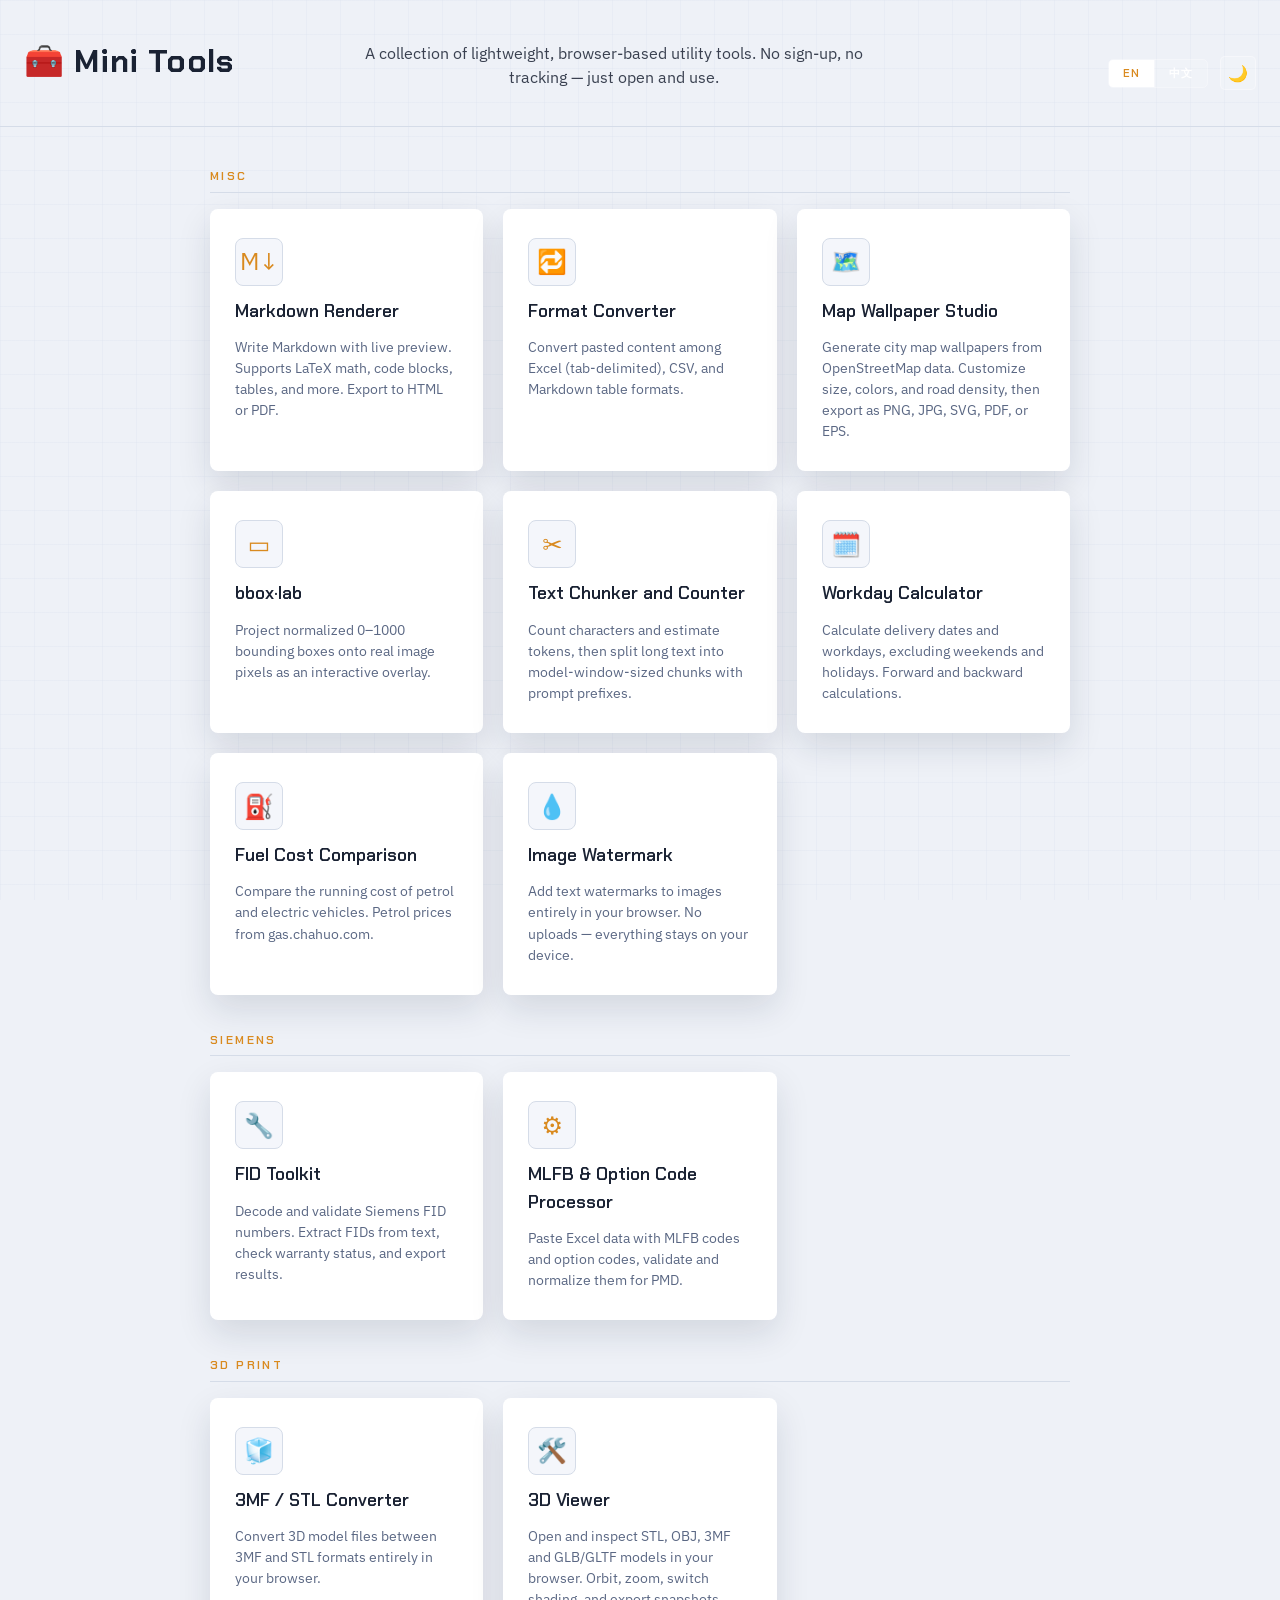
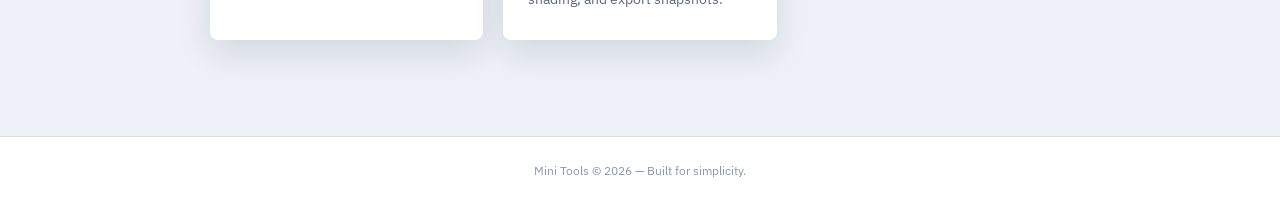
==== commit 0b315446: "Add 3D viewer tool for STL/OBJ/3MF/GLB models Add a browser-based 3D model viewer (3d-viewer.html) p" ====
--- a/index.html
+++ b/index.html
@@ -319,6 +319,8 @@
       mapDesc: 'Generate city map wallpapers from OpenStreetMap data. Customize size, colors, and road density, then export as PNG, JPG, SVG, PDF, or EPS.',
       converter3dTitle: '3MF / STL Converter',
       converter3dDesc: 'Convert 3D model files between 3MF and STL formats entirely in your browser.',
+      viewer3dTitle: '3D Viewer',
+      viewer3dDesc: 'Open and inspect STL, OBJ, 3MF and GLB/GLTF models in your browser. Orbit, zoom, switch shading, and export snapshots.',
       mlfbTitle: 'MLFB & Option Code Processor',
       mlfbDesc: 'Paste Excel data with MLFB codes and option codes, validate and normalize them for PMD.',
       bboxTitle: 'bbox·lab',
@@ -350,6 +352,8 @@
       mapDesc: '从 OpenStreetMap 数据生成城市地图壁纸。自定义尺寸、颜色和道路密度，导出为 PNG、JPG、SVG、PDF 或 EPS。',
       converter3dTitle: '3MF / STL 转换器',
       converter3dDesc: '在浏览器中完全转换 3MF 和 STL 格式的 3D 模型文件。',
+      viewer3dTitle: '3D 查看器',
+      viewer3dDesc: '在浏览器中打开并查看 STL、OBJ、3MF 和 GLB/GLTF 模型。可旋转、缩放、切换着色，并导出截图。',
       mlfbTitle: 'MLFB 与选型代码处理器',
       mlfbDesc: '粘贴包含 MLFB 编码和选型代码的 Excel 数据，验证并规范化为 PMD 格式。',
       bboxTitle: 'bbox·lab',
@@ -394,6 +398,8 @@
     setText('map-desc', 'mapDesc');
     setText('converter3d-title', 'converter3dTitle');
     setText('converter3d-desc', 'converter3dDesc');
+    setText('viewer3d-title', 'viewer3dTitle');
+    setText('viewer3d-desc', 'viewer3dDesc');
     setText('mlfb-title', 'mlfbTitle');
     setText('mlfb-desc', 'mlfbDesc');
     setText('bbox-title', 'bboxTitle');
@@ -419,6 +425,7 @@
     { href: 'format-converter.html',  icon: '🔁',   id: 'format',   group: 'misc', titleKey: 'formatTitle',   descKey: 'formatDesc', },
     { href: 'city-map-wallpaper.html', icon: '🗺️',   id: 'map',      group: 'misc', titleKey: 'mapTitle',      descKey: 'mapDesc' },
     { href: '3mf-stl-converter.html', icon: '🧊',   id: 'converter3d', group: '3d', titleKey: 'converter3dTitle', descKey: 'converter3dDesc' },
+    { href: '3d-viewer.html',         icon: '🛠️',   id: 'viewer3d',    group: '3d', titleKey: 'viewer3dTitle',    descKey: 'viewer3dDesc' },
     { href: 'bbox-tool.html',         icon: '▭',   id: 'bbox',       group: 'misc', titleKey: 'bboxTitle',      descKey: 'bboxDesc' },
     { href: 'text-chunker.html',      icon: '✂️',   id: 'chunker',    group: 'misc', titleKey: 'chunkerTitle',   descKey: 'chunkerDesc' },
     { href: 'workday-calculator.html', icon: '🗓️',   id: 'workday',    group: 'misc', titleKey: 'workdayTitle',   descKey: 'workdayDesc' },
